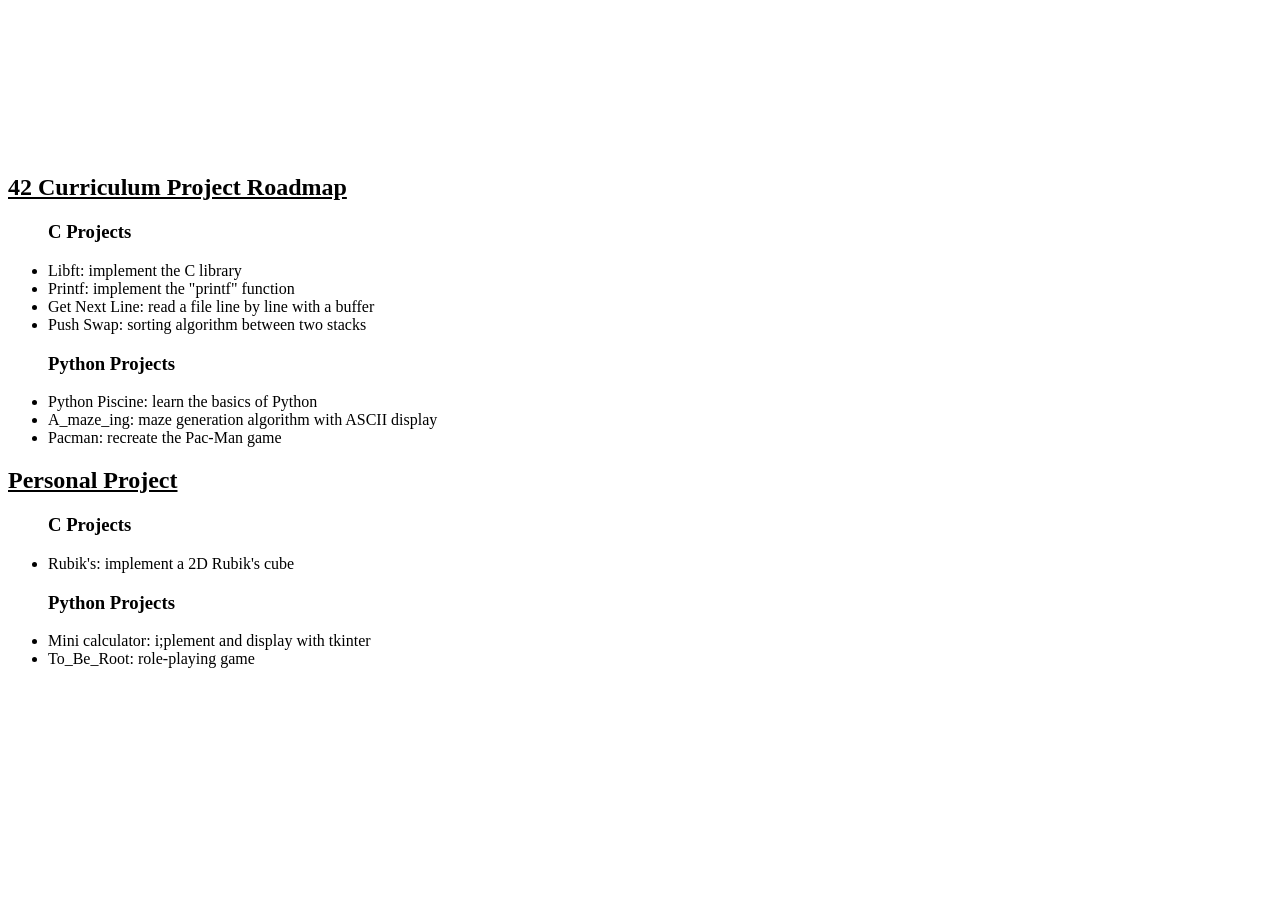
==== index_en.html @ 21f33f3a "ajoute de la page en anglais" ====
<!DOCTYPE html>
<html lang="en">
    <head>
        <meta charset="UTF-8">
        <link rel="stylesheet" href="style.css">
        <title>Student and Developer</title>
    </head>
    <body>
        <h1>Creator and computer science student at 42</h1>
        <p>I'm Nicolas. I come from the hospitality industry and changed paths to pursue what
            building things with code.
            I'm currently a student at 42 Paris in Python-focused program,
            working towards becoming a digital technology architect.
            This site is where I document what I create: open sourcce projects in C and Python,
            and ideas I think are worth pursing. I'm draw to IA, embedded systems, cybersecurity,
            data and problems that don't have clear answers yet.
            I believe the best builders are the ones who've lived outside the terminal.
        </p>
        <h2>42 Curriculum Project Roadmap</h2>
        <ul>
            <h3>C Projects</h3>
            <li>Libft: implement the C library</li>
            <li>Printf: implement the "printf" function</li>
            <li>Get Next Line: read a file line by line with a buffer</li>
            <li>Push Swap: sorting algorithm between two stacks</li>
            <h3>Python Projects</h3>
            <li>Python Piscine: learn the basics of Python</li>
            <li>A_maze_ing: maze generation algorithm with ASCII display</li>
            <li>Pacman: recreate the Pac-Man game</li>
        </ul>
        <h2>Personal Project</h2>
        <ul>
            <h3>C Projects</h3>
            <li>Rubik's: implement a 2D Rubik's cube</li>
            <h3>Python Projects</h3>
            <li>Mini calculator: i;plement and display with tkinter</li>
            <li>To_Be_Root: role-playing game</li>
        </ul>
    </body>
</html>
---- style.css ----
:root {
    color-scheme: light dark;
    --bg-color: light-dark(#ffffff, #121212);
    --text-color: light-dark(#333333, #f5f5f5);
}
h1 {
    text-align: center;
    line-height: 1.8;
    color: white;
}
p {
    text-align:justify;
    color: white;
}
h2 {
    text-decoration: underline;
}
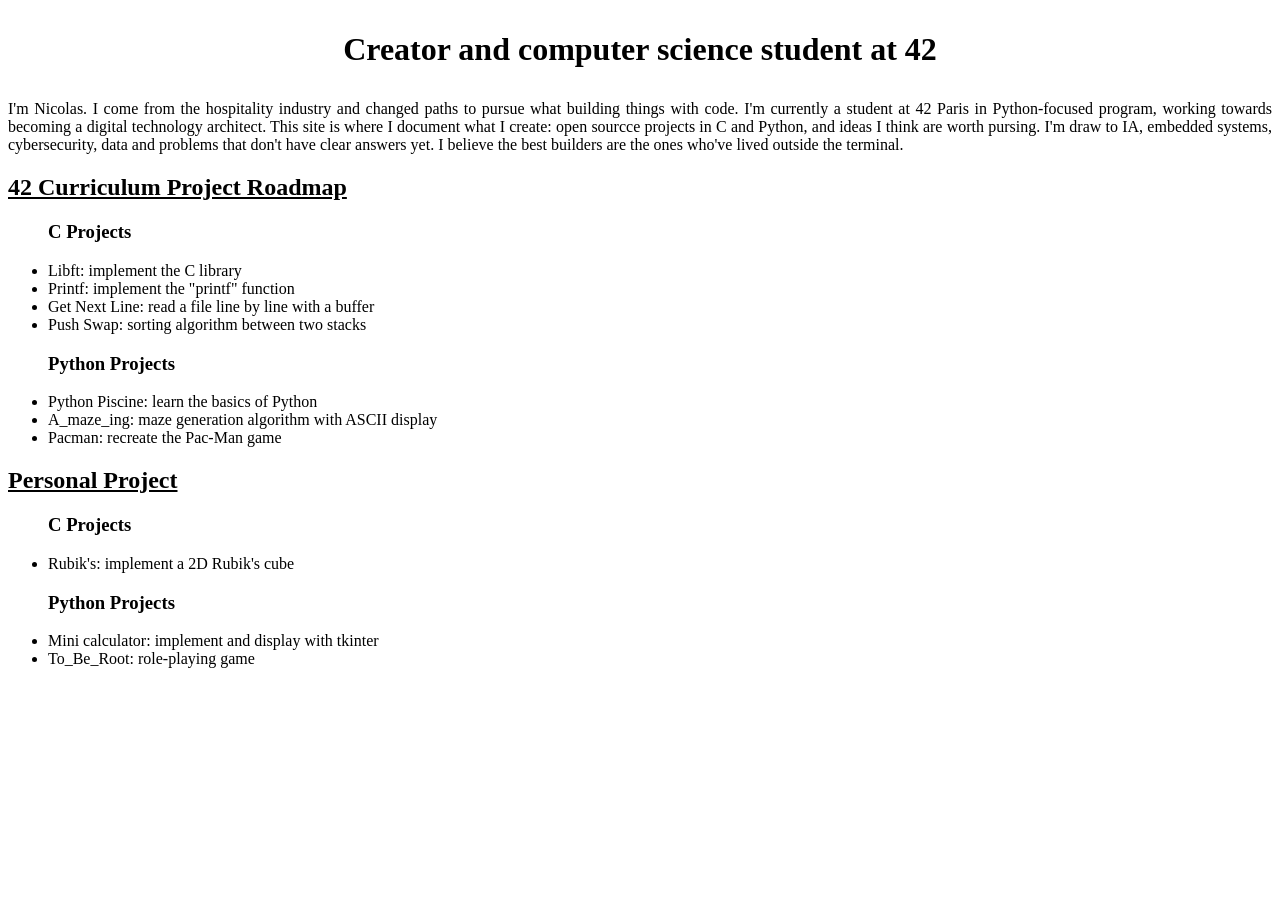
==== commit ed242344: "change a coma" ====
--- a/index_en.html
+++ b/index_en.html
@@ -33,7 +33,7 @@
             <h3>C Projects</h3>
             <li>Rubik's: implement a 2D Rubik's cube</li>
             <h3>Python Projects</h3>
-            <li>Mini calculator: i;plement and display with tkinter</li>
+            <li>Mini calculator: implement and display with tkinter</li>
             <li>To_Be_Root: role-playing game</li>
         </ul>
     </body>
--- a/style.css
+++ b/style.css
@@ -1,16 +1,11 @@
-:root {
-    color-scheme: light dark;
-    --bg-color: light-dark(#ffffff, #121212);
-    --text-color: light-dark(#333333, #f5f5f5);
-}
 h1 {
     text-align: center;
     line-height: 1.8;
-    color: white;
+    color: black;
 }
 p {
     text-align:justify;
-    color: white;
+    color: black;
 }
 h2 {
     text-decoration: underline;
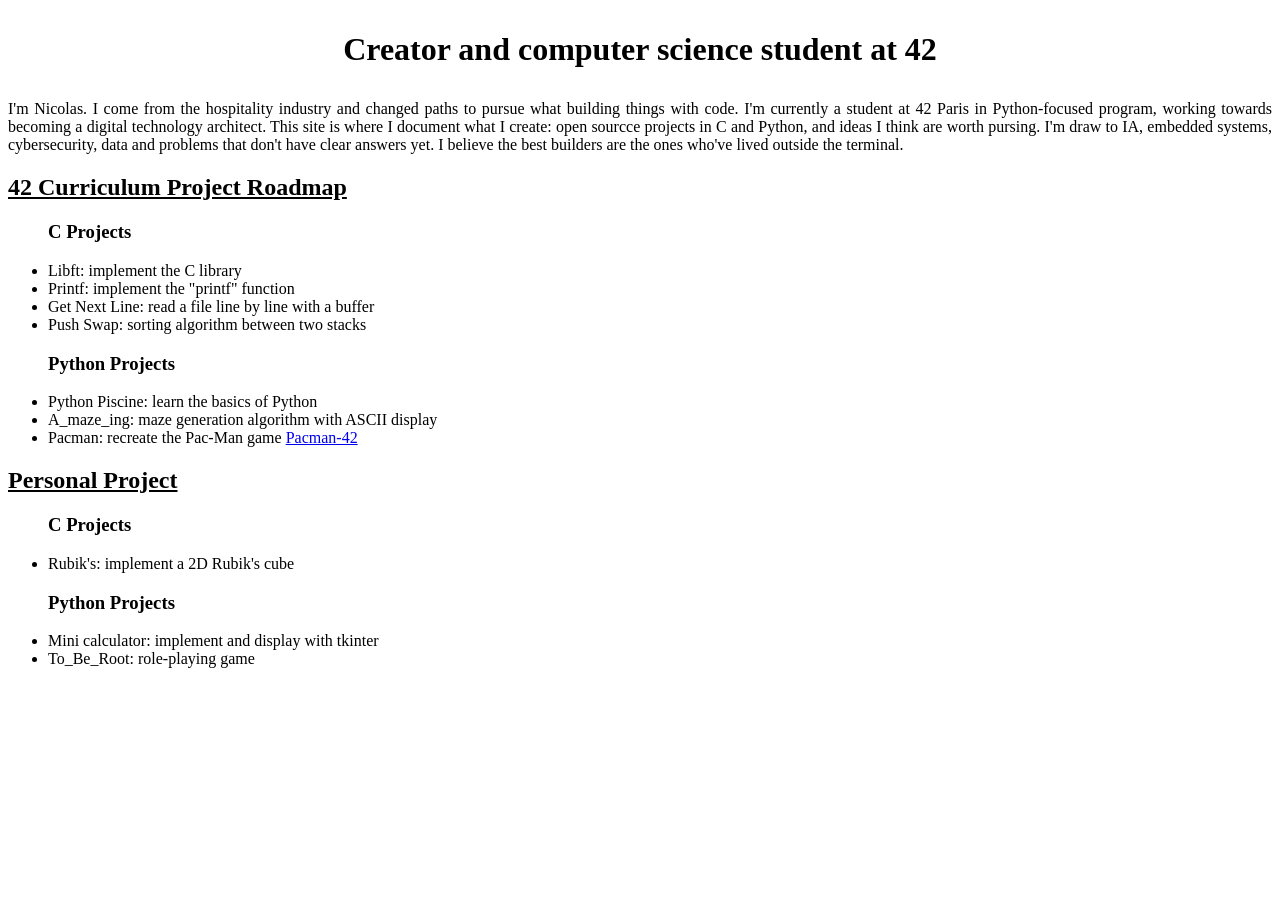
==== commit 50363091: "add link of pacman" ====
--- a/index_en.html
+++ b/index_en.html
@@ -26,7 +26,7 @@
             <h3>Python Projects</h3>
             <li>Python Piscine: learn the basics of Python</li>
             <li>A_maze_ing: maze generation algorithm with ASCII display</li>
-            <li>Pacman: recreate the Pac-Man game</li>
+            <li>Pacman: recreate the Pac-Man game <a href="https://nicolasbgt.itch.io/pacman-42?secret=MGLZhanZjjalxuTeehx2uCzE9as">Pacman-42</a></li>
         </ul>
         <h2>Personal Project</h2>
         <ul>
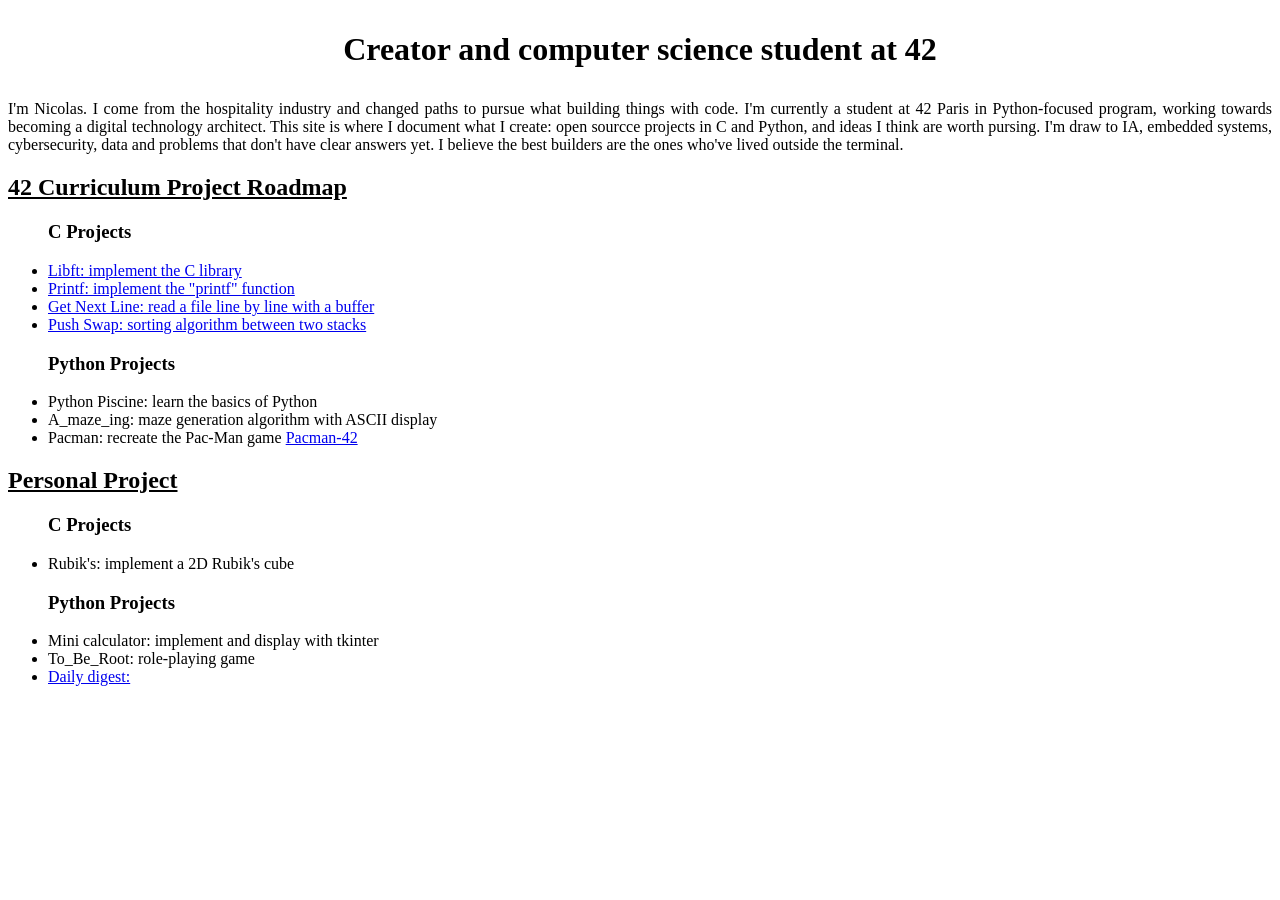
==== commit a7b3d9d4: "last ebauche" ====
--- a/index_en.html
+++ b/index_en.html
@@ -19,22 +19,23 @@
         <h2>42 Curriculum Project Roadmap</h2>
         <ul>
             <h3>C Projects</h3>
-            <li>Libft: implement the C library</li>
-            <li>Printf: implement the "printf" function</li>
-            <li>Get Next Line: read a file line by line with a buffer</li>
-            <li>Push Swap: sorting algorithm between two stacks</li>
+            <li><a href="https://nicolasbgt-cell.github.io/curriculum/c_project/libft_en.html">Libft: implement the C library</a></li>
+            <li><a href="https://nicolasbgt-cell.github.io/curriculum/c_project/printf_en.html">Printf: implement the "printf" function</a></li>
+            <li><a href="https://nicolasbgt-cell.github.io/curriculum/c_project/get_net_line_en.html">Get Next Line: read a file line by line with a buffer</a></li>
+            <li><a href="https://nicolasbgt-cell.github.io/curriculum/c_project/push_swap_en.html">Push Swap: sorting algorithm between two stacks</a></li>
             <h3>Python Projects</h3>
-            <li>Python Piscine: learn the basics of Python</li>
-            <li>A_maze_ing: maze generation algorithm with ASCII display</li>
-            <li>Pacman: recreate the Pac-Man game <a href="https://nicolasbgt.itch.io/pacman-42?secret=MGLZhanZjjalxuTeehx2uCzE9as">Pacman-42</a></li>
+            <li><a href="https://nicolasbgt-cell.github.io/curriculum/python_project/piscine_python_en.html"></a>Python Piscine: learn the basics of Python</li>
+            <li><a href="https://nicolasbgt-cell.github.io/curriculum/python_project/amazinf_en.html"></a>A_maze_ing: maze generation algorithm with ASCII display</li>
+            <li><a href="https://nicolasbgt-cell.github.io/curriculum/pyhton_project/pacmam_en.html"></a>Pacman: recreate the Pac-Man game <a href="https://nicolasbgt.itch.io/pacman-42?secret=MGLZhanZjjalxuTeehx2uCzE9as">Pacman-42</a></li>
         </ul>
         <h2>Personal Project</h2>
         <ul>
             <h3>C Projects</h3>
-            <li>Rubik's: implement a 2D Rubik's cube</li>
+            <li><a href="https://nicolasbgt-cell.github.io/curriculum/personal_project/rubiks_en.html"></a>Rubik's: implement a 2D Rubik's cube</li>
             <h3>Python Projects</h3>
-            <li>Mini calculator: implement and display with tkinter</li>
-            <li>To_Be_Root: role-playing game</li>
+            <li><a href="https://nicolasbgt-cell.github.io/curriculum/personal_project/minicalculator_en.html"></a>Mini calculator: implement and display with tkinter</li>
+            <li><a href="https://nicolasbgt-cell.github.io/curriculum/personal_project/to_be_root_en.html"></a>To_Be_Root: role-playing game</li>
+            <li><a href="https://nicolasbgt-cell.github.io/curriculum/personal_project/daily_digest_en.html">Daily digest: </a></li>
         </ul>
     </body>
 </html>
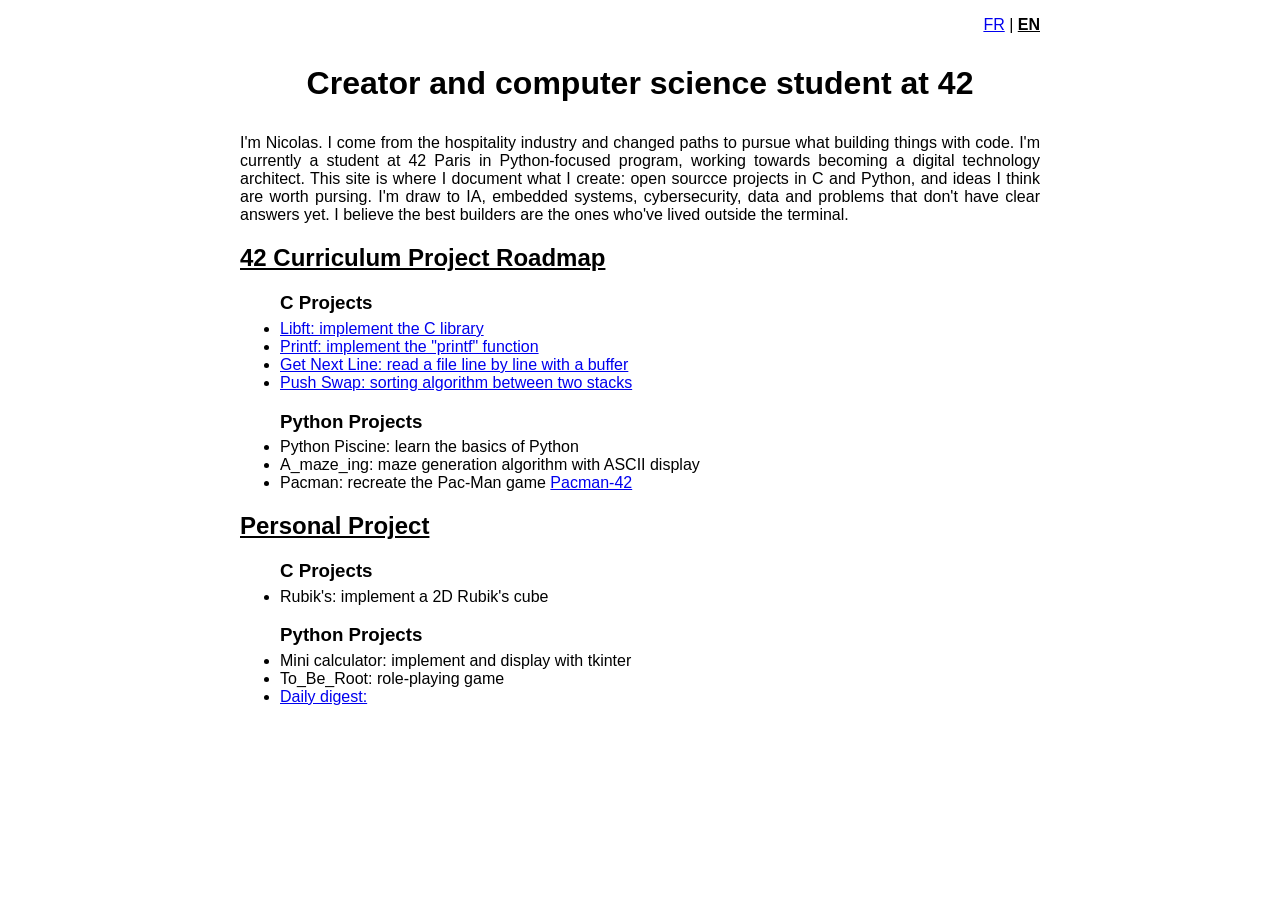
==== commit e87d8fec: "add gitignore" ====
--- a/index_en.html
+++ b/index_en.html
@@ -6,6 +6,9 @@
         <title>Student and Developer</title>
     </head>
     <body>
+        <nav class="lang-switch">
+            <a href="index.html" hreflang="fr">FR</a> | <span class="active" aria-current="true">EN</span>
+        </nav>
         <h1>Creator and computer science student at 42</h1>
         <p>I'm Nicolas. I come from the hospitality industry and changed paths to pursue what
             building things with code.
--- a/style.css
+++ b/style.css
@@ -9,4 +9,24 @@
 }
 h2 {
     text-decoration: underline;
-}+}
+body {
+    max-width: 800px;
+    margin: 0 auto;
+    padding: 0 16px;
+    font-family: sans-serif;
+}
+section {
+    margin-bottom: 2em;
+}
+h3 {
+    margin-bottom: 0.3em;
+}.lang-switch {
+    text-align: right;
+    padding-top: 1em;
+}
+.lang-switch .active {
+    font-weight: bold;
+    text-decoration: underline;
+    color: black;
+}
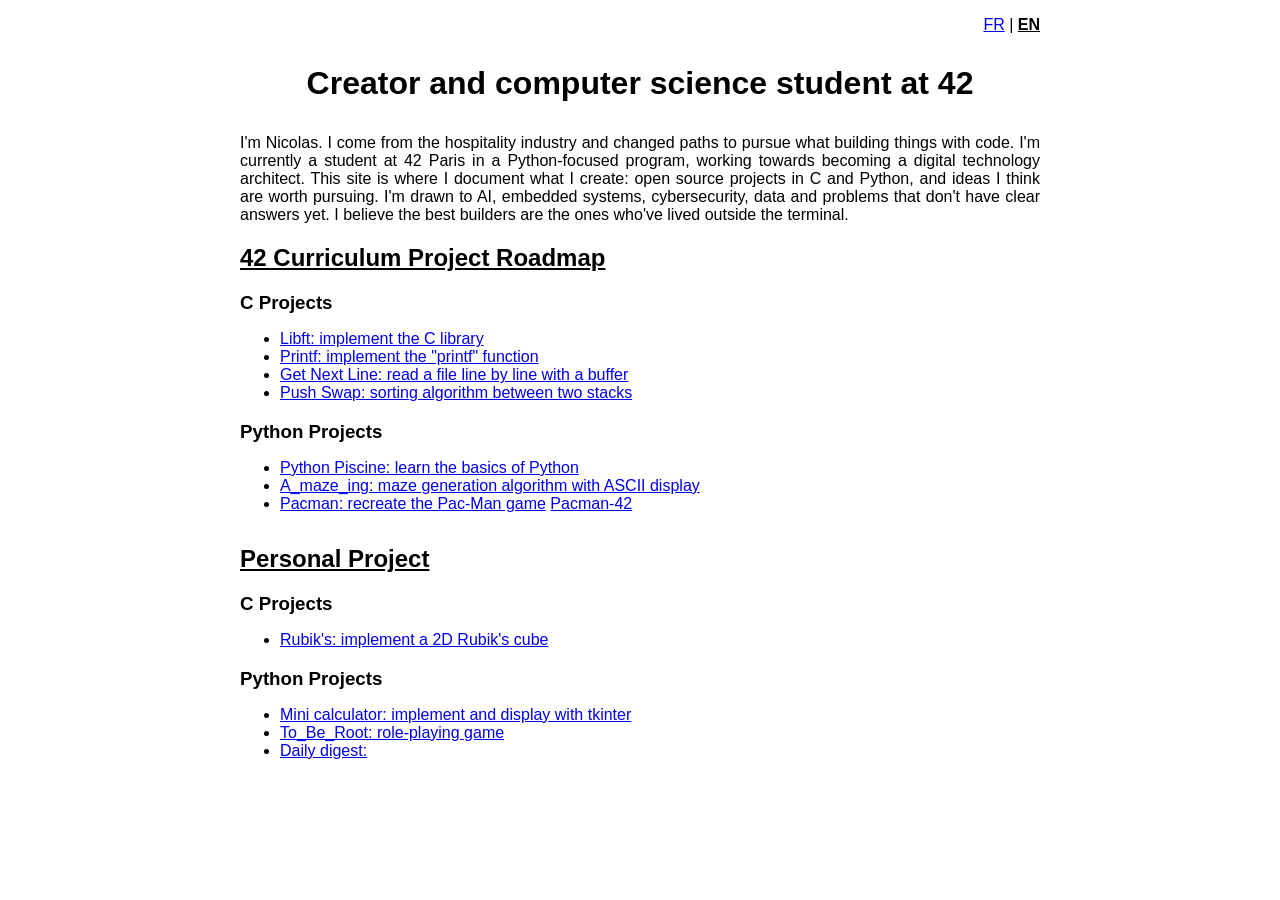
==== commit 7680378a: "add link in french and english" ====
--- a/index_en.html
+++ b/index_en.html
@@ -9,36 +9,48 @@
         <nav class="lang-switch">
             <a href="index.html" hreflang="fr">FR</a> | <span class="active" aria-current="true">EN</span>
         </nav>
-        <h1>Creator and computer science student at 42</h1>
-        <p>I'm Nicolas. I come from the hospitality industry and changed paths to pursue what
-            building things with code.
-            I'm currently a student at 42 Paris in Python-focused program,
-            working towards becoming a digital technology architect.
-            This site is where I document what I create: open sourcce projects in C and Python,
-            and ideas I think are worth pursing. I'm draw to IA, embedded systems, cybersecurity,
-            data and problems that don't have clear answers yet.
-            I believe the best builders are the ones who've lived outside the terminal.
-        </p>
-        <h2>42 Curriculum Project Roadmap</h2>
-        <ul>
-            <h3>C Projects</h3>
-            <li><a href="https://nicolasbgt-cell.github.io/curriculum/c_project/libft_en.html">Libft: implement the C library</a></li>
-            <li><a href="https://nicolasbgt-cell.github.io/curriculum/c_project/printf_en.html">Printf: implement the "printf" function</a></li>
-            <li><a href="https://nicolasbgt-cell.github.io/curriculum/c_project/get_net_line_en.html">Get Next Line: read a file line by line with a buffer</a></li>
-            <li><a href="https://nicolasbgt-cell.github.io/curriculum/c_project/push_swap_en.html">Push Swap: sorting algorithm between two stacks</a></li>
-            <h3>Python Projects</h3>
-            <li><a href="https://nicolasbgt-cell.github.io/curriculum/python_project/piscine_python_en.html"></a>Python Piscine: learn the basics of Python</li>
-            <li><a href="https://nicolasbgt-cell.github.io/curriculum/python_project/amazinf_en.html"></a>A_maze_ing: maze generation algorithm with ASCII display</li>
-            <li><a href="https://nicolasbgt-cell.github.io/curriculum/pyhton_project/pacmam_en.html"></a>Pacman: recreate the Pac-Man game <a href="https://nicolasbgt.itch.io/pacman-42?secret=MGLZhanZjjalxuTeehx2uCzE9as">Pacman-42</a></li>
-        </ul>
-        <h2>Personal Project</h2>
-        <ul>
-            <h3>C Projects</h3>
-            <li><a href="https://nicolasbgt-cell.github.io/curriculum/personal_project/rubiks_en.html"></a>Rubik's: implement a 2D Rubik's cube</li>
-            <h3>Python Projects</h3>
-            <li><a href="https://nicolasbgt-cell.github.io/curriculum/personal_project/minicalculator_en.html"></a>Mini calculator: implement and display with tkinter</li>
-            <li><a href="https://nicolasbgt-cell.github.io/curriculum/personal_project/to_be_root_en.html"></a>To_Be_Root: role-playing game</li>
-            <li><a href="https://nicolasbgt-cell.github.io/curriculum/personal_project/daily_digest_en.html">Daily digest: </a></li>
-        </ul>
+        <header>
+            <h1>Creator and computer science student at 42</h1>
+            <p>I'm Nicolas. I come from the hospitality industry and changed paths to pursue what
+                building things with code.
+                I'm currently a student at 42 Paris in a Python-focused program,
+                working towards becoming a digital technology architect.
+                This site is where I document what I create: open source projects in C and Python,
+                and ideas I think are worth pursuing. I'm drawn to AI, embedded systems, cybersecurity,
+                data and problems that don't have clear answers yet.
+                I believe the best builders are the ones who've lived outside the terminal.
+            </p>
+        </header>
+        <main>
+            <section>
+                <h2>42 Curriculum Project Roadmap</h2>
+                <h3>C Projects</h3>
+                <ul>
+                    <li><a href="curriculum/c_project/libft_en.html">Libft: implement the C library</a></li>
+                    <li><a href="curriculum/c_project/printf_en.html">Printf: implement the "printf" function</a></li>
+                    <li><a href="curriculum/c_project/get_next_line_en.html">Get Next Line: read a file line by line with a buffer</a></li>
+                    <li><a href="curriculum/c_project/push_swap_en.html">Push Swap: sorting algorithm between two stacks</a></li>
+                </ul>
+                <h3>Python Projects</h3>
+                <ul>
+                    <li><a href="curriculum/c_project/piscine_python_fr.html">Python Piscine: learn the basics of Python</a></li>
+                    <li><a href="curriculum/python_project/amazing_en.html">A_maze_ing: maze generation algorithm with ASCII display</a></li>
+                    <li><a href="curriculum/python_project/pacman_en.html">Pacman: recreate the Pac-Man game</a> <a href="https://nicolasbgt.itch.io/pacman-42?secret=MGLZhanZjjalxuTeehx2uCzE9as">Pacman-42</a></li>
+                </ul>
+            </section>
+            <section>
+                <h2>Personal Project</h2>
+                <h3>C Projects</h3>
+                <ul>
+                    <li><a href="personal_projects/rubiks_en.html">Rubik's: implement a 2D Rubik's cube</a></li>
+                </ul>
+                <h3>Python Projects</h3>
+                <ul>
+                    <li><a href="personal_projects/minicalculator_en.html">Mini calculator: implement and display with tkinter</a></li>
+                    <li><a href="personal_projects/to_be_root_en.html">To_Be_Root: role-playing game</a></li>
+                    <li><a href="personal_projects/daily_digest_en.html">Daily digest: </a></li>
+                </ul>
+            </section>
+        </main>
     </body>
 </html>
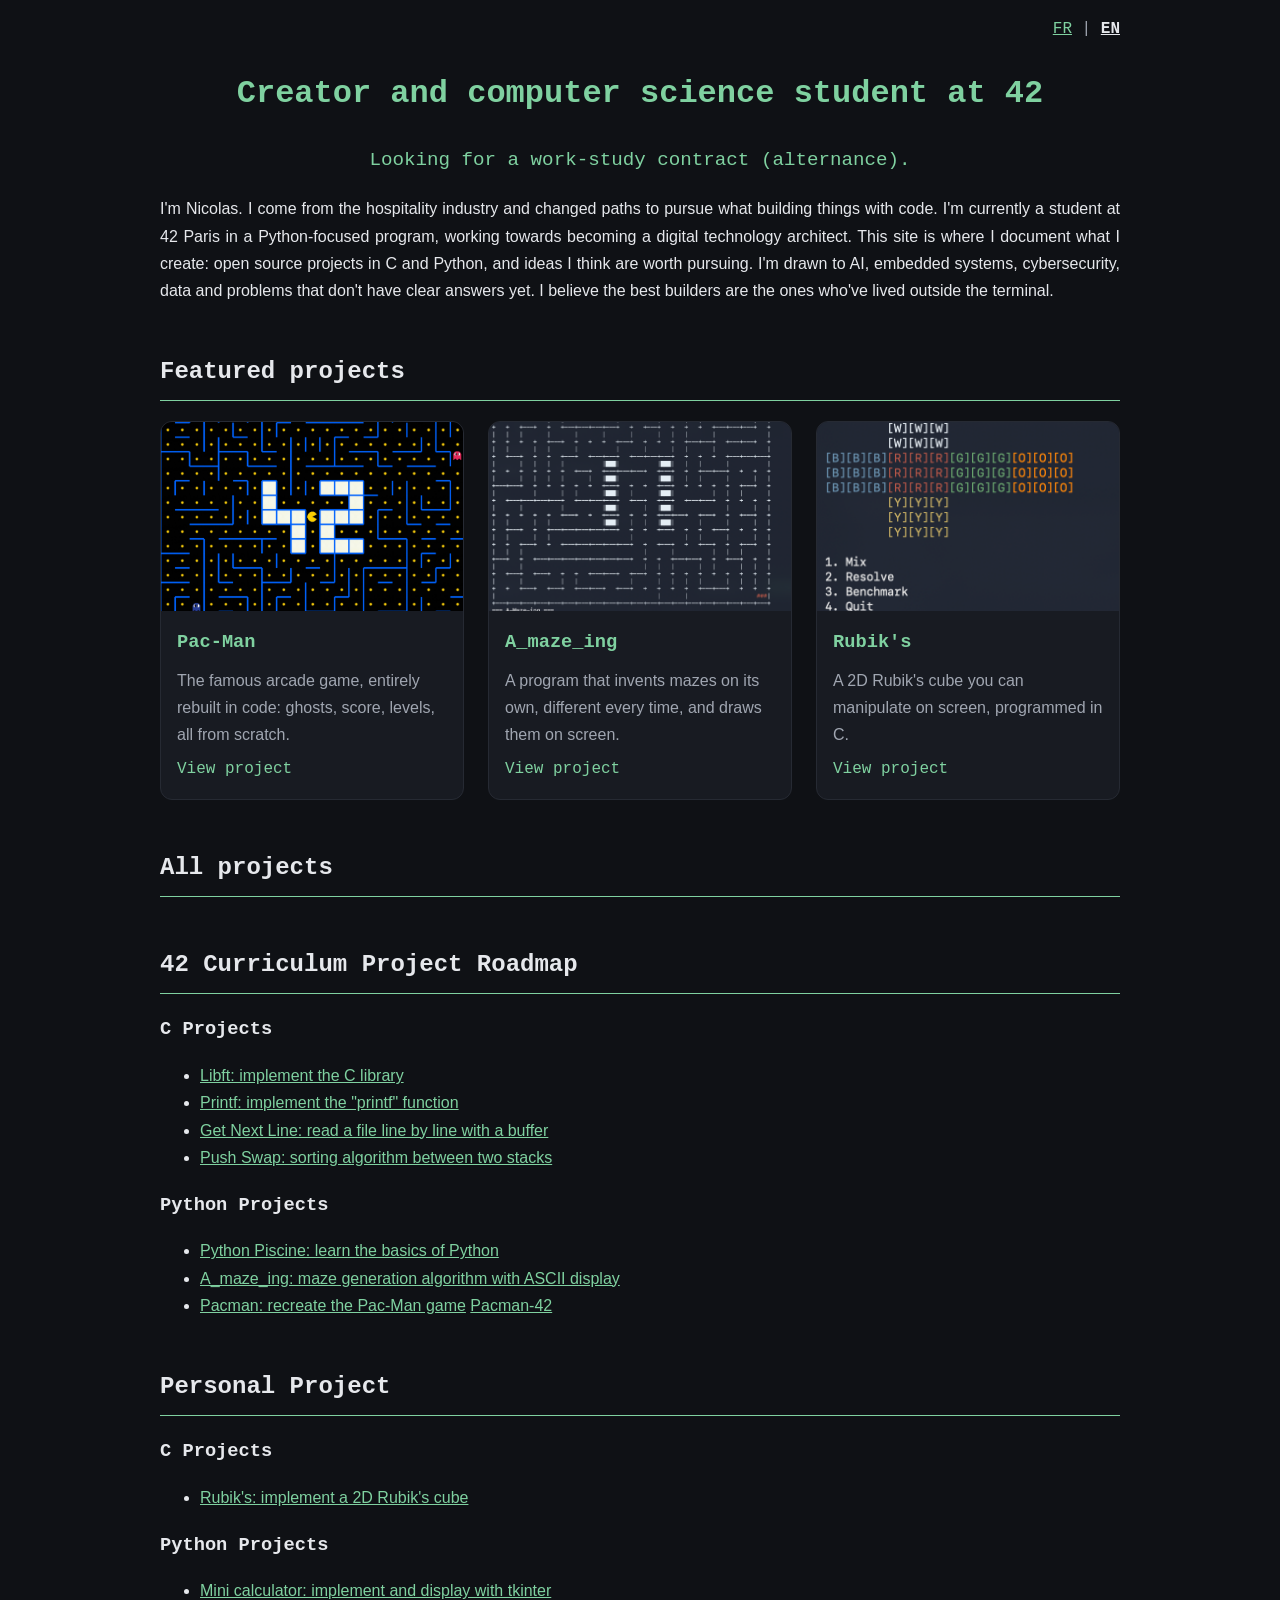
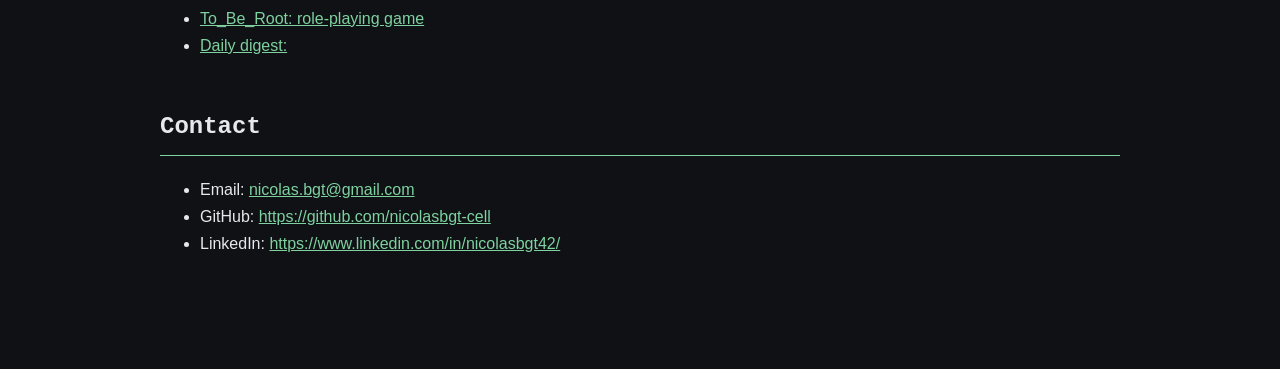
==== commit a2940834: "new pages" ====
--- a/index_en.html
+++ b/index_en.html
@@ -2,6 +2,7 @@
 <html lang="en">
     <head>
         <meta charset="UTF-8">
+        <meta name="viewport" content="width=device-width, initial-scale=1">
         <link rel="stylesheet" href="style.css">
         <title>Student and Developer</title>
     </head>
@@ -11,6 +12,7 @@
         </nav>
         <header>
             <h1>Creator and computer science student at 42</h1>
+            <p class="tagline">Looking for a work-study contract (alternance).</p>
             <p>I'm Nicolas. I come from the hospitality industry and changed paths to pursue what
                 building things with code.
                 I'm currently a student at 42 Paris in a Python-focused program,
@@ -22,33 +24,73 @@
             </p>
         </header>
         <main>
-            <section>
-                <h2>42 Curriculum Project Roadmap</h2>
-                <h3>C Projects</h3>
+            <section class="featured">
+                <h2>Featured projects</h2>
+                <div class="cards">
+                    <article class="card">
+                        <a href="curriculum/python_project/pacman_en.html">
+                            <img src="assets/display_PM.png" alt="Screenshot of the Pac-Man game rebuilt in code">
+                            <h3>Pac-Man</h3>
+                            <p>The famous arcade game, entirely rebuilt in code: ghosts, score, levels, all from scratch.</p>
+                            <span class="card-link">View project</span>
+                        </a>
+                    </article>
+                    <article class="card">
+                        <a href="curriculum/python_project/amazing_en.html">
+                            <img src="assets/Amazing.png" alt="Screenshot of a maze generated by the A_maze_ing program">
+                            <h3>A_maze_ing</h3>
+                            <p>A program that invents mazes on its own, different every time, and draws them on screen.</p>
+                            <span class="card-link">View project</span>
+                        </a>
+                    </article>
+                    <article class="card">
+                        <a href="personal_projects/rubiks_en.html">
+                            <img src="assets/display_RB.png" alt="Screenshot of the 2D Rubik's cube">
+                            <h3>Rubik's</h3>
+                            <p>A 2D Rubik's cube you can manipulate on screen, programmed in C.</p>
+                            <span class="card-link">View project</span>
+                        </a>
+                    </article>
+                </div>
+            </section>
+            <section class="all-projects">
+                <h2>All projects</h2>
+                <section>
+                    <h2>42 Curriculum Project Roadmap</h2>
+                    <h3>C Projects</h3>
+                    <ul>
+                        <li><a href="curriculum/c_project/libft_en.html">Libft: implement the C library</a></li>
+                        <li><a href="curriculum/c_project/printf_en.html">Printf: implement the "printf" function</a></li>
+                        <li><a href="curriculum/c_project/get_next_line_en.html">Get Next Line: read a file line by line with a buffer</a></li>
+                        <li><a href="curriculum/c_project/push_swap_en.html">Push Swap: sorting algorithm between two stacks</a></li>
+                    </ul>
+                    <h3>Python Projects</h3>
+                    <ul>
+                        <li><a href="curriculum/c_project/piscine_python_fr.html">Python Piscine: learn the basics of Python</a></li>
+                        <li><a href="curriculum/python_project/amazing_en.html">A_maze_ing: maze generation algorithm with ASCII display</a></li>
+                        <li><a href="curriculum/python_project/pacman_en.html">Pacman: recreate the Pac-Man game</a> <a href="https://nicolasbgt.itch.io/pacman-42?secret=MGLZhanZjjalxuTeehx2uCzE9as">Pacman-42</a></li>
+                    </ul>
+                </section>
+                <section>
+                    <h2>Personal Project</h2>
+                    <h3>C Projects</h3>
+                    <ul>
+                        <li><a href="personal_projects/rubiks_en.html">Rubik's: implement a 2D Rubik's cube</a></li>
+                    </ul>
+                    <h3>Python Projects</h3>
+                    <ul>
+                        <li><a href="personal_projects/minicalculator_en.html">Mini calculator: implement and display with tkinter</a></li>
+                        <li><a href="personal_projects/to_be_root_en.html">To_Be_Root: role-playing game</a></li>
+                        <li><a href="personal_projects/daily_digest_en.html">Daily digest: </a></li>
+                    </ul>
+                </section>
+            </section>
+            <section class="contact">
+                <h2>Contact</h2>
                 <ul>
-                    <li><a href="curriculum/c_project/libft_en.html">Libft: implement the C library</a></li>
-                    <li><a href="curriculum/c_project/printf_en.html">Printf: implement the "printf" function</a></li>
-                    <li><a href="curriculum/c_project/get_next_line_en.html">Get Next Line: read a file line by line with a buffer</a></li>
-                    <li><a href="curriculum/c_project/push_swap_en.html">Push Swap: sorting algorithm between two stacks</a></li>
-                </ul>
-                <h3>Python Projects</h3>
-                <ul>
-                    <li><a href="curriculum/c_project/piscine_python_fr.html">Python Piscine: learn the basics of Python</a></li>
-                    <li><a href="curriculum/python_project/amazing_en.html">A_maze_ing: maze generation algorithm with ASCII display</a></li>
-                    <li><a href="curriculum/python_project/pacman_en.html">Pacman: recreate the Pac-Man game</a> <a href="https://nicolasbgt.itch.io/pacman-42?secret=MGLZhanZjjalxuTeehx2uCzE9as">Pacman-42</a></li>
-                </ul>
-            </section>
-            <section>
-                <h2>Personal Project</h2>
-                <h3>C Projects</h3>
-                <ul>
-                    <li><a href="personal_projects/rubiks_en.html">Rubik's: implement a 2D Rubik's cube</a></li>
-                </ul>
-                <h3>Python Projects</h3>
-                <ul>
-                    <li><a href="personal_projects/minicalculator_en.html">Mini calculator: implement and display with tkinter</a></li>
-                    <li><a href="personal_projects/to_be_root_en.html">To_Be_Root: role-playing game</a></li>
-                    <li><a href="personal_projects/daily_digest_en.html">Daily digest: </a></li>
+                    <li>Email: <a href="mailto:nicolas.bgt@gmail.com">nicolas.bgt@gmail.com</a></li>
+                    <li>GitHub: <a href="https://github.com/nicolasbgt-cell">https://github.com/nicolasbgt-cell</a></li>
+                    <li>LinkedIn: <a href="https://www.linkedin.com/in/nicolasbgt42/">https://www.linkedin.com/in/nicolasbgt42/</a></li>
                 </ul>
             </section>
         </main>
--- a/style.css
+++ b/style.css
@@ -30,3 +30,85 @@
     text-decoration: underline;
     color: black;
 }
+
+/* ===== Thème sombre ===== */
+:root {
+    --bg: #0f1115;
+    --surface: #181b22;
+    --text: #e6e8ec;
+    --muted: #a0a6b1;
+    --accent: #7fd1a0;
+    --mono: "SF Mono", Menlo, Consolas, "Courier New", monospace;
+}
+body {
+    background: var(--bg);
+    color: var(--text);
+    line-height: 1.7;
+    max-width: 960px;
+    padding: 0 20px 4em;
+}
+h1, h2, h3 {
+    font-family: var(--mono);
+    color: var(--text);
+}
+h1 { color: var(--accent); }
+h2 {
+    text-decoration: none;
+    border-bottom: 1px solid var(--accent);
+    padding-bottom: 0.3em;
+    margin-top: 2em;
+}
+p { color: var(--text); }
+a { color: var(--accent); }
+a:hover { text-decoration: none; }
+section { margin-bottom: 3em; }
+.tagline {
+    text-align: center;
+    font-family: var(--mono);
+    color: var(--accent);
+    font-size: 1.2em;
+}
+.lang-switch { color: var(--muted); font-family: var(--mono); }
+.lang-switch a { color: var(--accent); }
+.lang-switch .active { color: var(--text); }
+
+/* Cartes */
+.cards {
+    display: grid;
+    grid-template-columns: repeat(3, 1fr);
+    gap: 24px;
+}
+.card {
+    background: var(--surface);
+    border: 1px solid #262a33;
+    border-radius: 12px;
+    overflow: hidden;
+    transition: transform 0.2s, border-color 0.2s;
+}
+.card:hover {
+    transform: translateY(-4px);
+    border-color: var(--accent);
+}
+.card a {
+    display: block;
+    height: 100%;
+    color: var(--text);
+    text-decoration: none;
+}
+.card img {
+    display: block;
+    width: 100%;
+    aspect-ratio: 16 / 10;
+    object-fit: cover;
+}
+.card h3 { margin: 16px 16px 0; color: var(--accent); }
+.card p { margin: 8px 16px; color: var(--muted); text-align: left; }
+.card-link {
+    display: block;
+    margin: 0 16px 16px;
+    font-family: var(--mono);
+    color: var(--accent);
+}
+@media (max-width: 800px) {
+    .cards { grid-template-columns: 1fr; }
+}
